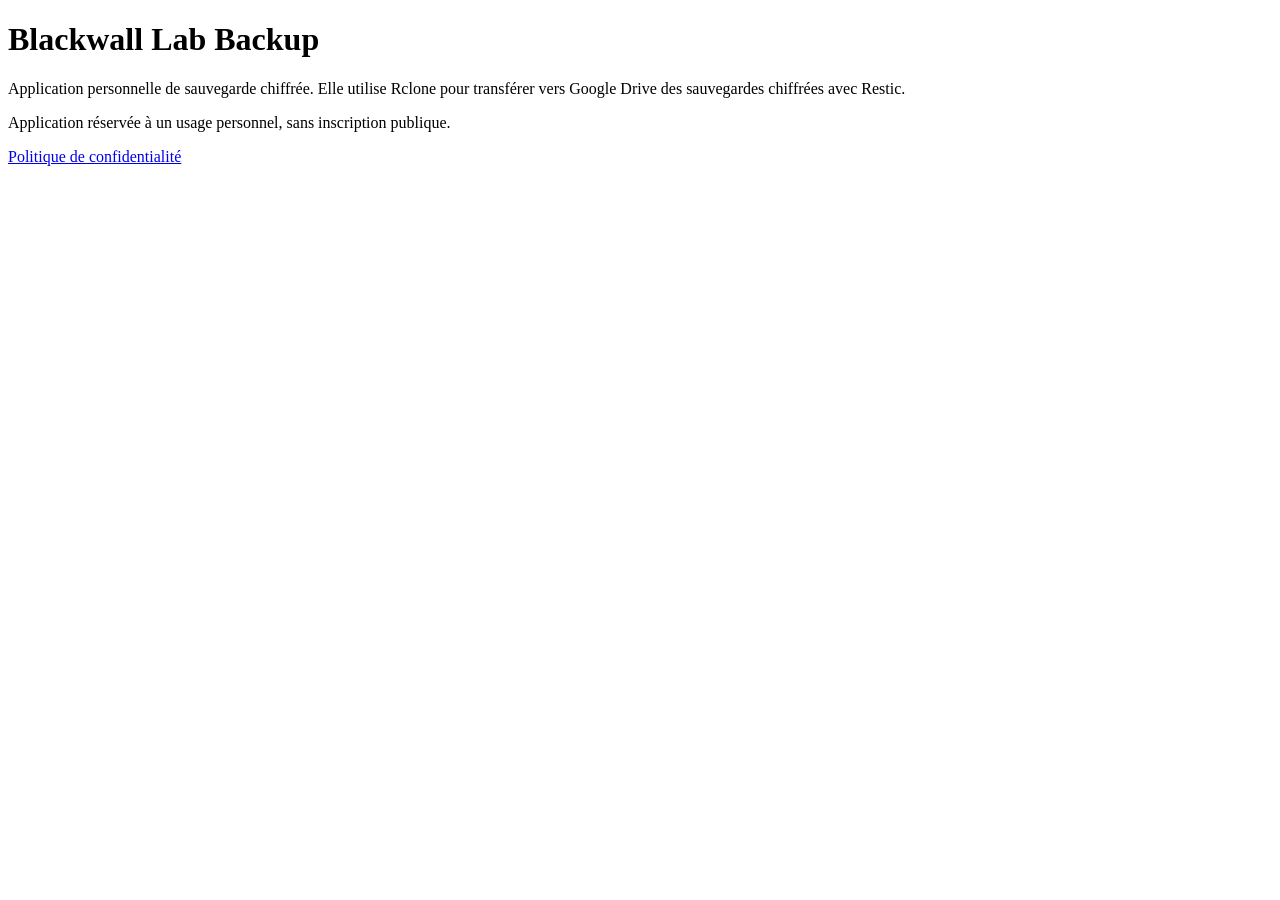
==== index.html @ 756ae4b7 "Add index.html for Blackwall Lab Backup application This file contains the HTML structure for the Bl" ====
<!DOCTYPE html>
<html lang="fr">
<head>
  <meta charset="UTF-8">
  <title>Blackwall Lab Backup</title>
</head>
<body>
  <h1>Blackwall Lab Backup</h1>
  <p>
    Application personnelle de sauvegarde chiffrée.
    Elle utilise Rclone pour transférer vers Google Drive
    des sauvegardes chiffrées avec Restic.
  </p>
  <p>
    Application réservée à un usage personnel,
    sans inscription publique.
  </p>
  <a href="privacy.html">Politique de confidentialité</a>
</body>
</html>
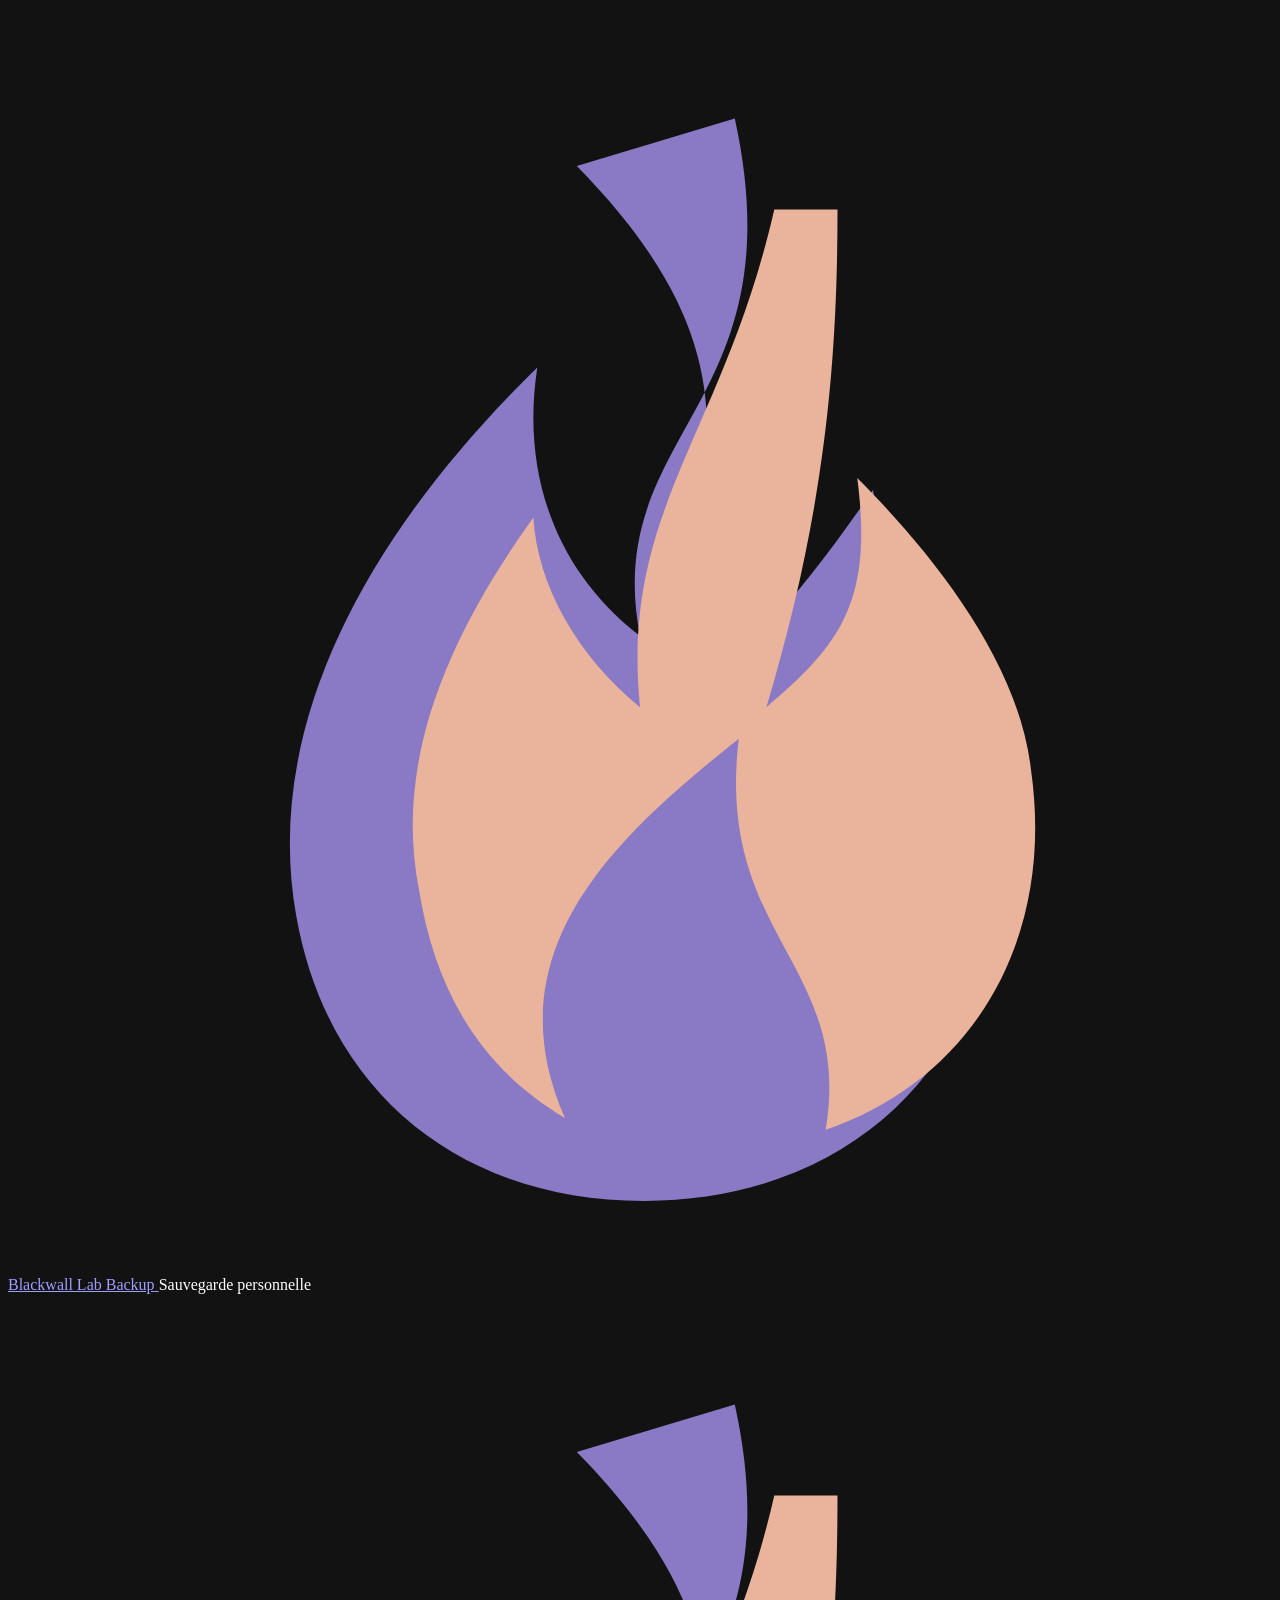
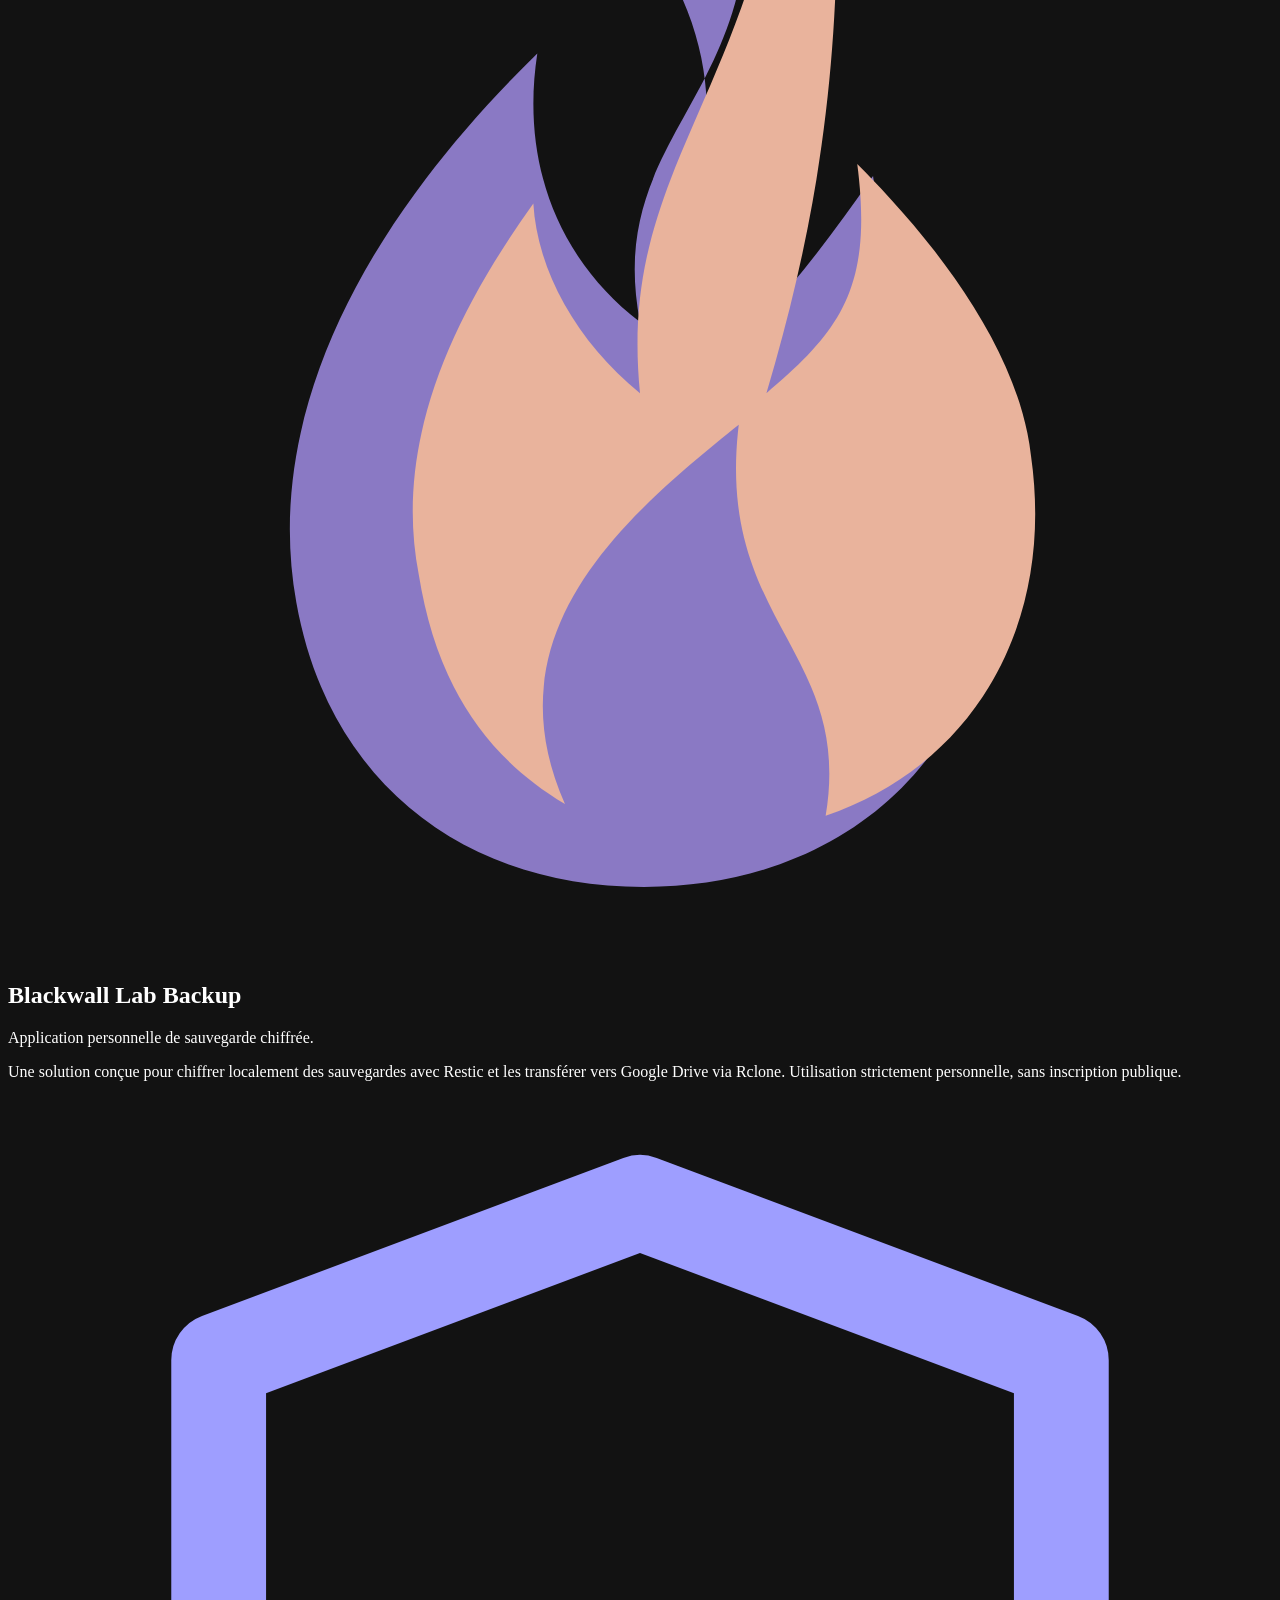
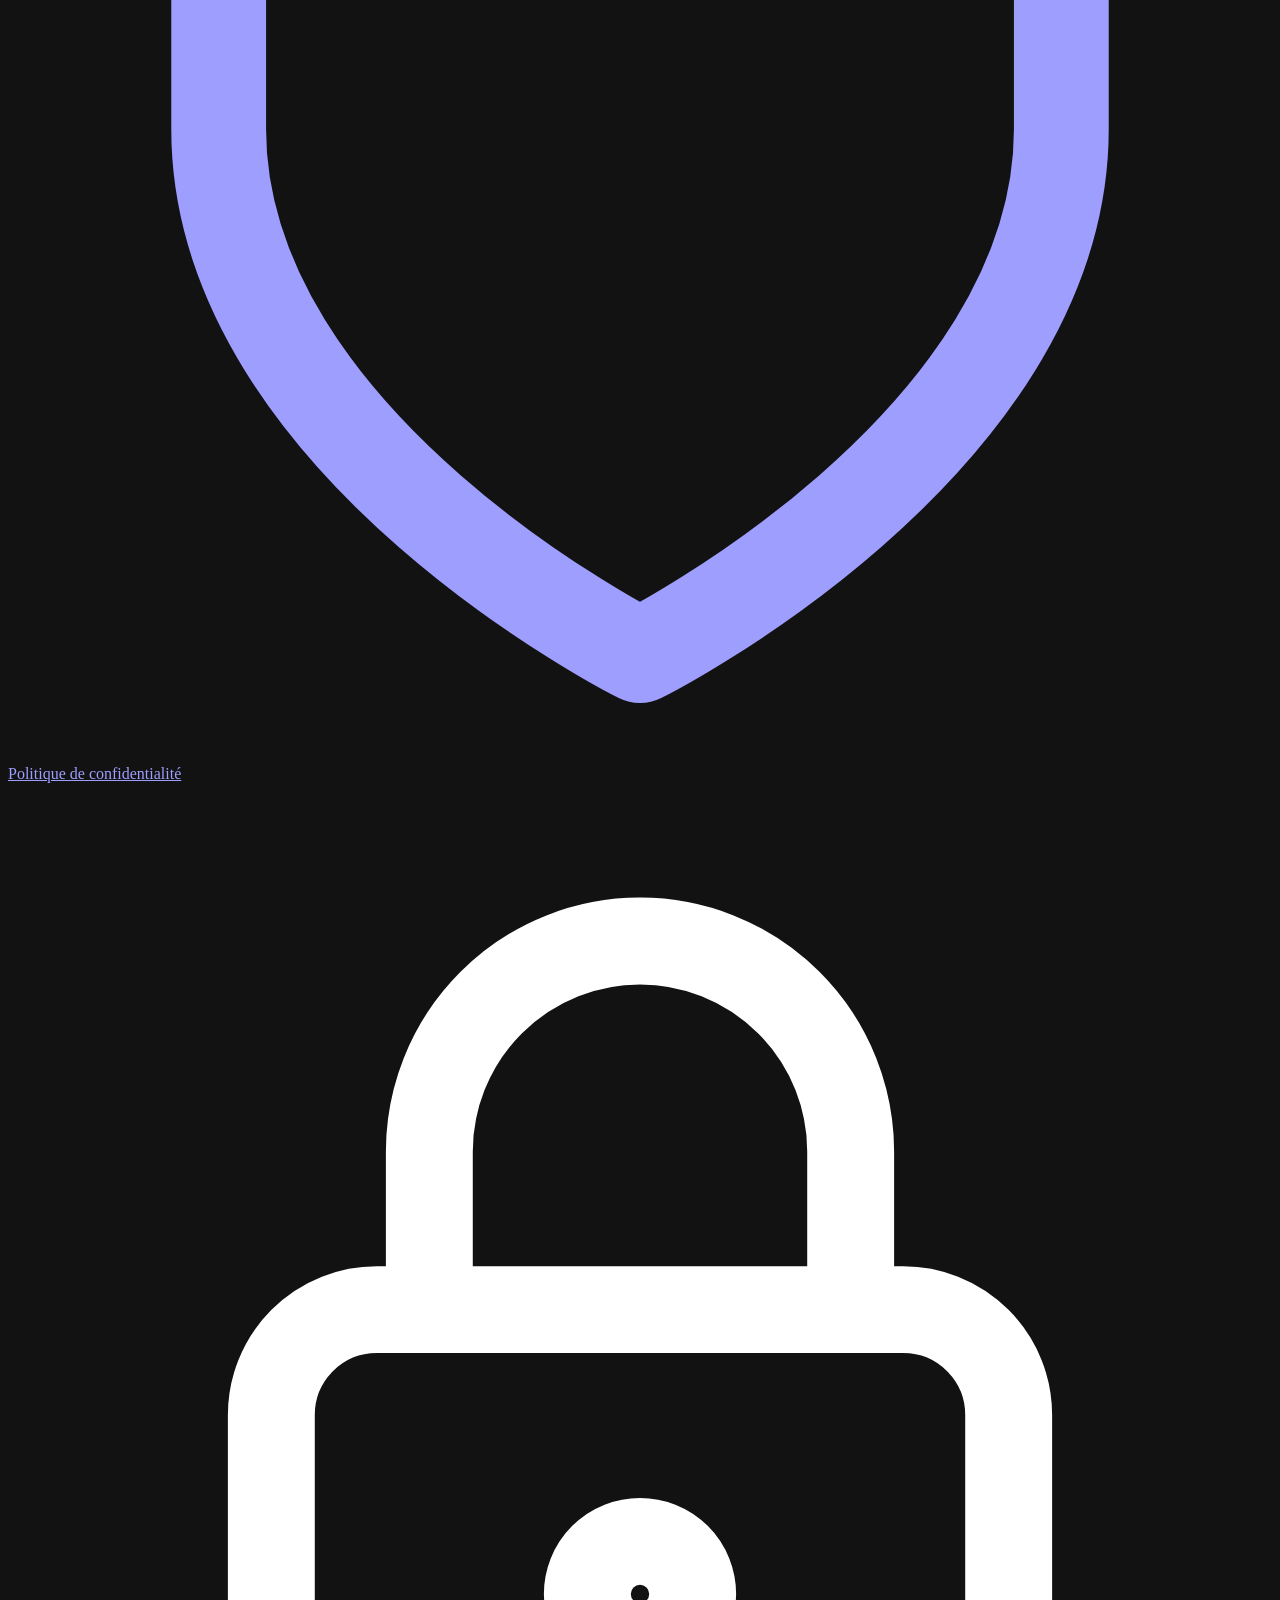
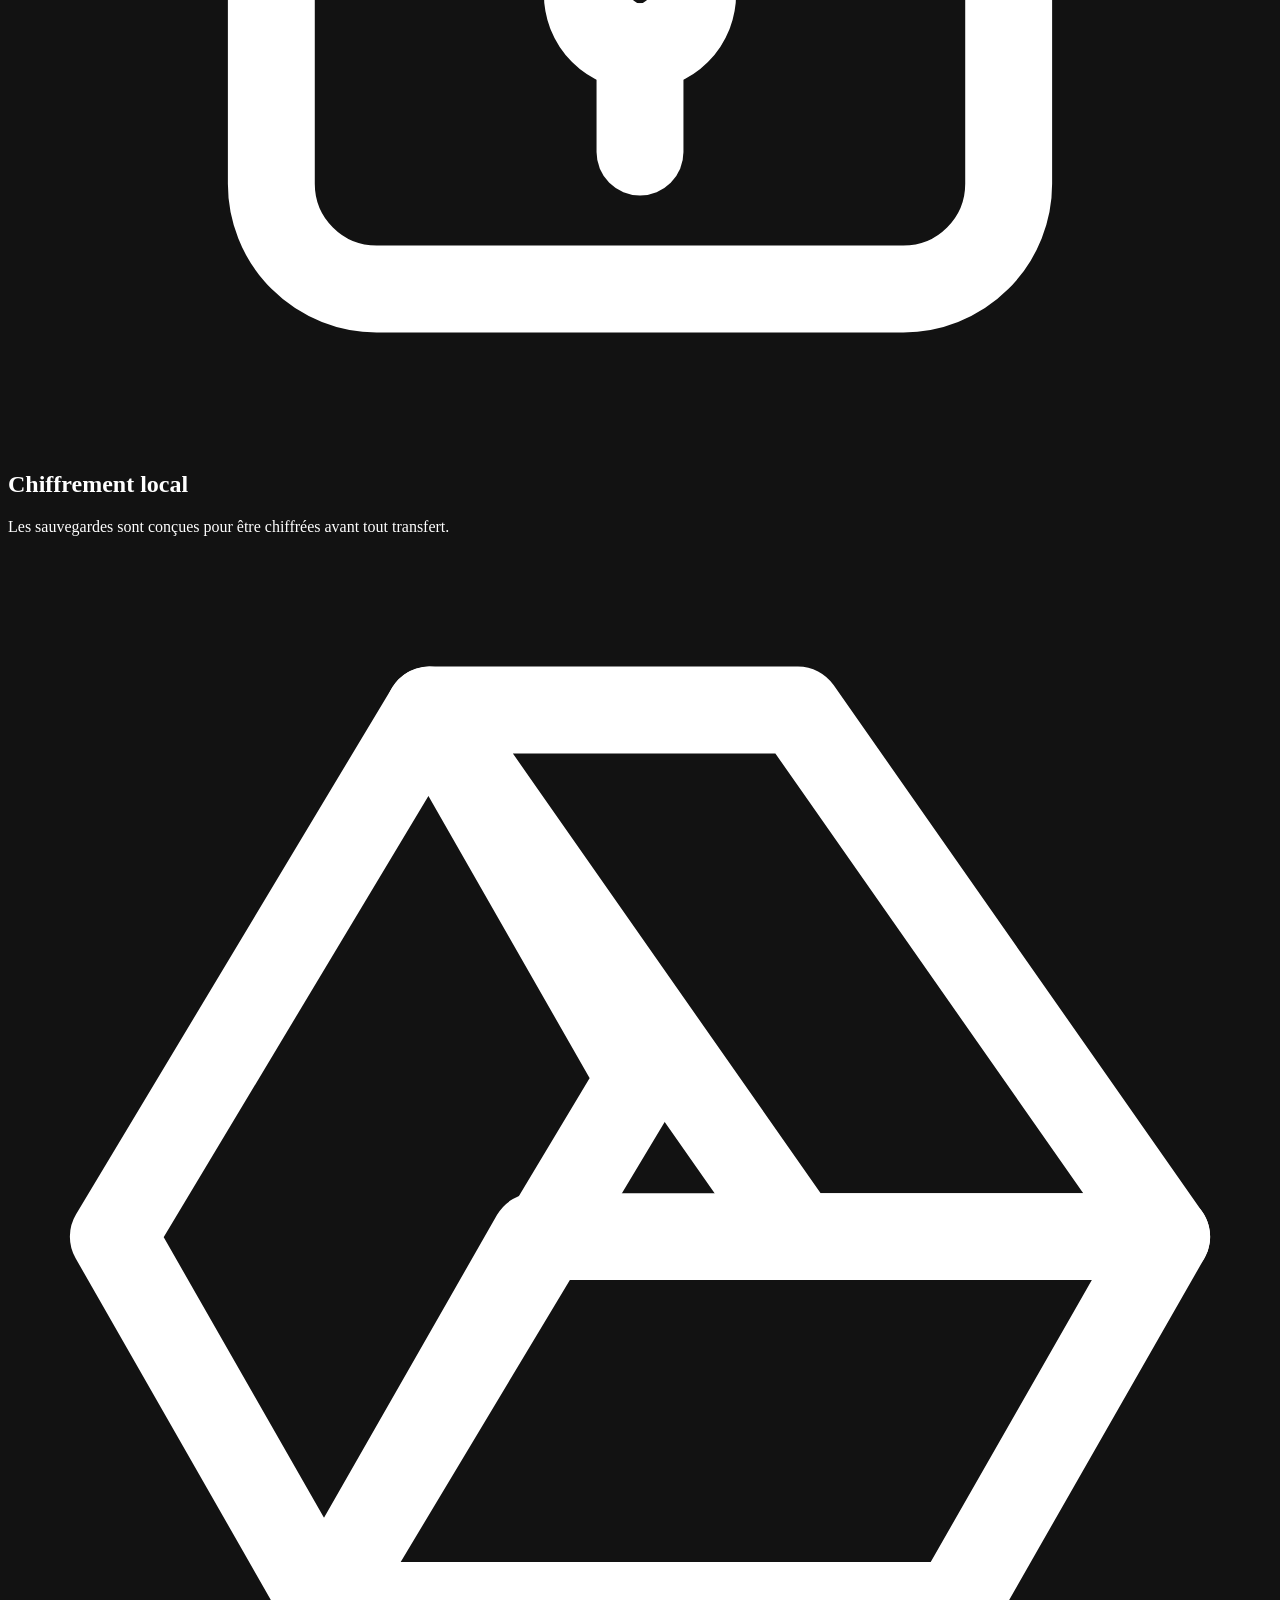
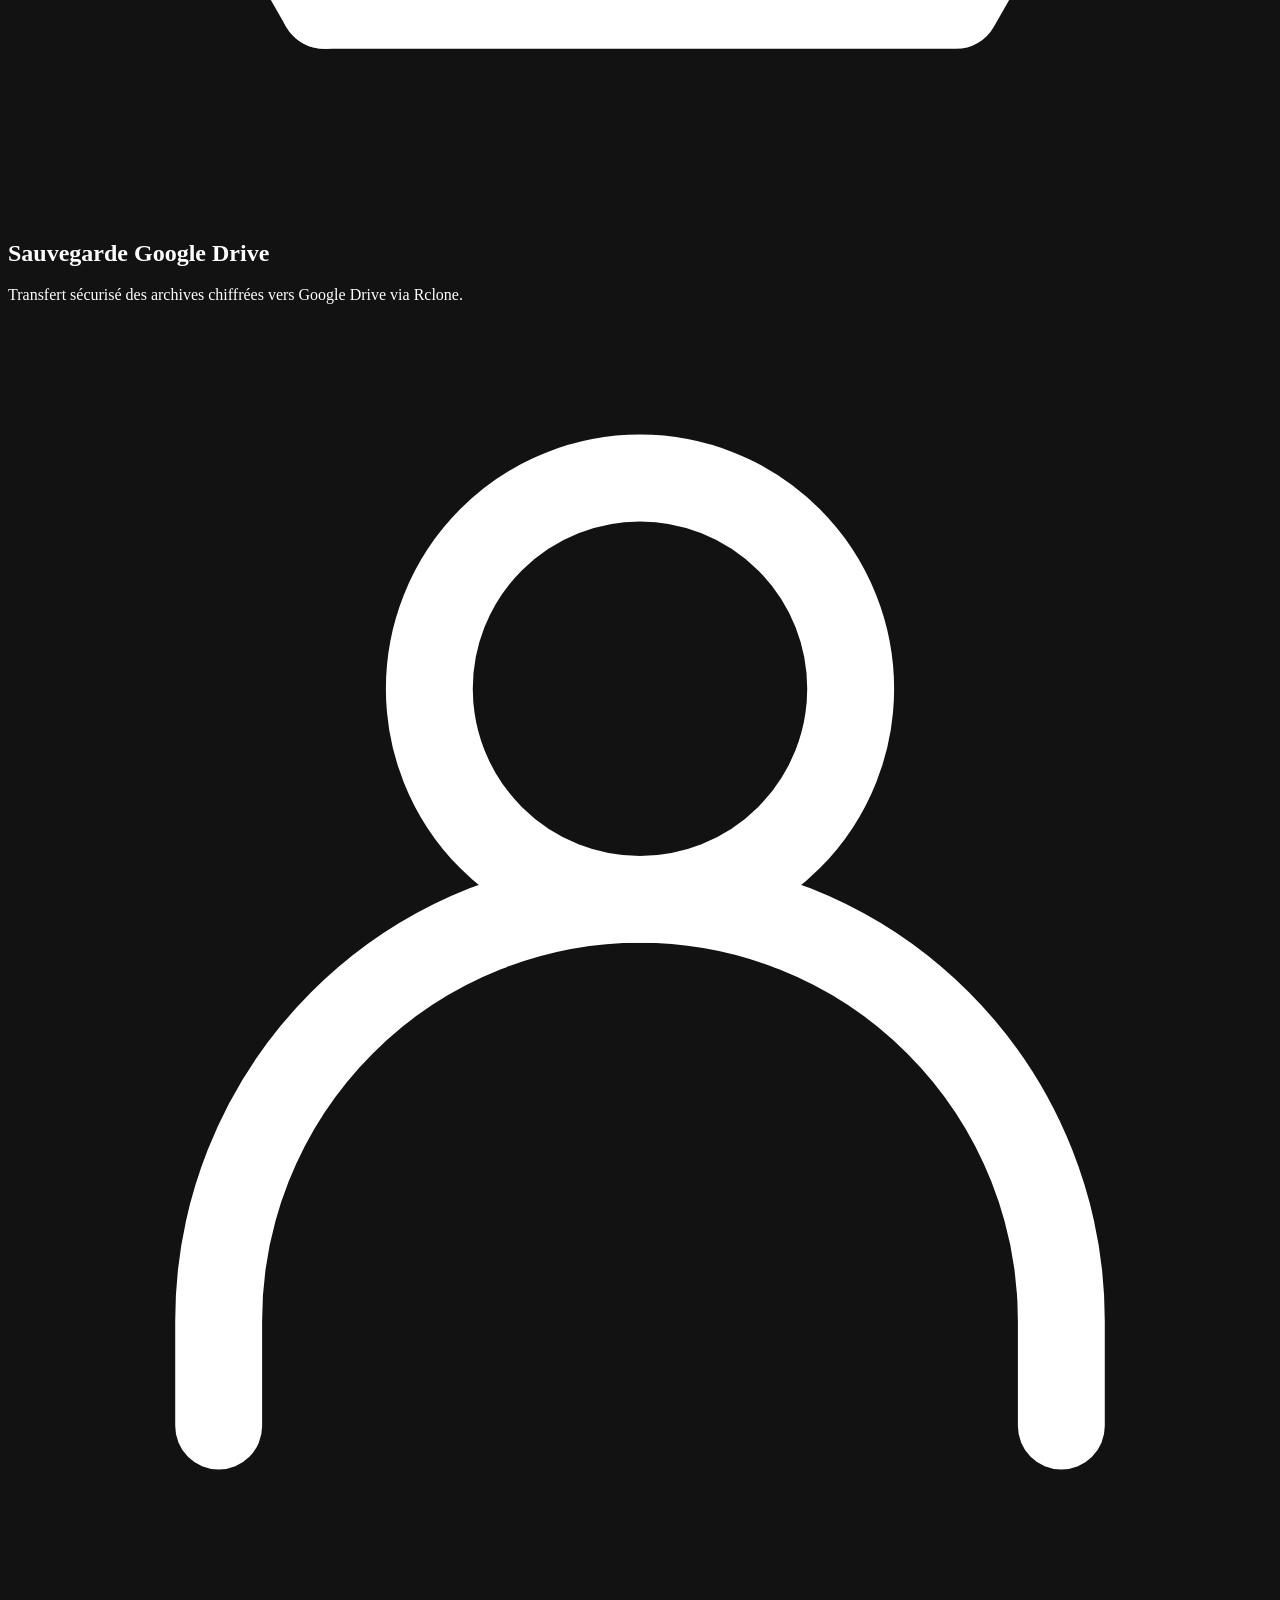
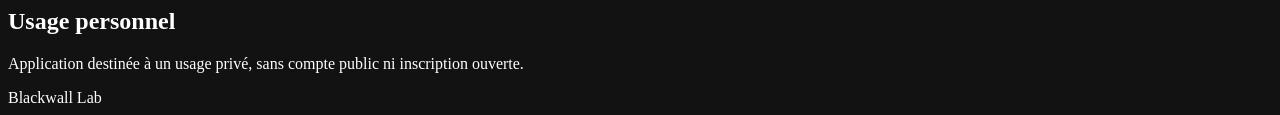
==== commit 1fcc824f: "Refactor index.html for improved structure and SEO Updated HTML structure and added meta tags for be" ====
--- a/index.html
+++ b/index.html
@@ -1,21 +1,78 @@
-
-<!DOCTYPE html>
+<!doctype html>
 <html lang="fr">
 <head>
-  <meta charset="UTF-8">
+  <meta charset="utf-8">
+  <meta name="viewport" content="width=device-width, initial-scale=1">
+  <meta name="color-scheme" content="dark">
+  <meta name="theme-color" content="#101115">
+  <meta name="description" content="Blackwall Lab Backup : application personnelle de sauvegarde chiffree avec Restic, Rclone et Google Drive.">
   <title>Blackwall Lab Backup</title>
+  <link rel="stylesheet" href="styles.css">
 </head>
 <body>
-  <h1>Blackwall Lab Backup</h1>
-  <p>
-    Application personnelle de sauvegarde chiffrée.
-    Elle utilise Rclone pour transférer vers Google Drive
-    des sauvegardes chiffrées avec Restic.
-  </p>
-  <p>
-    Application réservée à un usage personnel,
-    sans inscription publique.
-  </p>
-  <a href="privacy.html">Politique de confidentialité</a>
+  <header class="site-header">
+    <div class="header-inner">
+      <a class="brand" href="./" aria-label="Blackwall Lab Backup, accueil">
+        <span class="brand-mark" aria-hidden="true">
+          <svg viewBox="0 0 32 32" fill="none" xmlns="http://www.w3.org/2000/svg">
+            <path d="M18.4 2.8c1.6 7.3-3.4 7.9-2.4 13.1-2.2-1.7-3-4.2-2.6-6.8C9.3 13.1 6.4 18 7.3 23c.8 4.5 4.2 7.2 8.8 7.2 5.2 0 8.8-3.5 8.8-8.2 0-4.4-2.7-7.4-3-9.8-2 2.9-3.9 5.1-6.1 6.2 1.6-5.7 3.9-9-1.4-14.4Z" fill="#8A79C4"/>
+            <path d="M19.4 5.1c-1.3 5.7-3.9 7.6-3.4 12.6-1.6-1.3-2.6-3.1-2.7-4.8-2.3 3.2-3.5 6.3-2.9 9.4.4 2.5 1.5 4.5 3.7 5.8-1.9-4.3 1.4-7.2 4.4-9.6-.6 5 2.9 5.7 2.2 9.9 3.8-1.3 5.8-4.9 5.2-9.1-.3-2.8-2.6-5.6-4.4-7.4.4 3.1-.4 4.2-2.3 5.8 1.5-5 1.8-8.8 1.8-12.6Z" fill="#E9B39C"/>
+          </svg>
+        </span>
+        <span>Blackwall Lab Backup</span>
+      </a>
+      <span class="header-note">Sauvegarde personnelle</span>
+    </div>
+  </header>
+
+  <main class="page">
+    <section class="hero" aria-labelledby="main-title">
+      <div class="hero-icon" aria-hidden="true">
+        <svg viewBox="0 0 32 32" fill="none" xmlns="http://www.w3.org/2000/svg">
+          <path d="M18.4 2.8c1.6 7.3-3.4 7.9-2.4 13.1-2.2-1.7-3-4.2-2.6-6.8C9.3 13.1 6.4 18 7.3 23c.8 4.5 4.2 7.2 8.8 7.2 5.2 0 8.8-3.5 8.8-8.2 0-4.4-2.7-7.4-3-9.8-2 2.9-3.9 5.1-6.1 6.2 1.6-5.7 3.9-9-1.4-14.4Z" fill="#8A79C4"/>
+          <path d="M19.4 5.1c-1.3 5.7-3.9 7.6-3.4 12.6-1.6-1.3-2.6-3.1-2.7-4.8-2.3 3.2-3.5 6.3-2.9 9.4.4 2.5 1.5 4.5 3.7 5.8-1.9-4.3 1.4-7.2 4.4-9.6-.6 5 2.9 5.7 2.2 9.9 3.8-1.3 5.8-4.9 5.2-9.1-.3-2.8-2.6-5.6-4.4-7.4.4 3.1-.4 4.2-2.3 5.8 1.5-5 1.8-8.8 1.8-12.6Z" fill="#E9B39C"/>
+        </svg>
+      </div>
+      <h1 id="main-title">Blackwall Lab Backup</h1>
+      <p class="lead">Application personnelle de sauvegarde chiffr&eacute;e.</p>
+      <p class="description">
+        <span class="sentence">Une solution con&ccedil;ue pour chiffrer localement des sauvegardes avec Restic</span>
+        <span class="sentence">et les transf&eacute;rer vers Google Drive via Rclone.</span>
+        <span class="sentence">Utilisation strictement personnelle, sans inscription publique.</span>
+      </p>
+      <div class="hero-actions">
+        <a class="primary-link" href="privacy.html">
+          <svg viewBox="0 0 24 24" fill="none" stroke="currentColor" stroke-width="1.8" stroke-linecap="round" stroke-linejoin="round" aria-hidden="true"><path d="M12 22s8-4 8-10V5l-8-3-8 3v7c0 6 8 10 8 10Z"/></svg>
+          Politique de confidentialit&eacute;
+        </a>
+      </div>
+    </section>
+
+    <section class="features" aria-label="Principes de l'application">
+      <article class="feature">
+        <div class="feature-icon" aria-hidden="true">
+          <svg viewBox="0 0 24 24" fill="none" stroke="currentColor" stroke-width="1.65" stroke-linecap="round" stroke-linejoin="round"><rect x="5" y="10" width="14" height="11" rx="2"/><path d="M8 10V7a4 4 0 0 1 8 0v3"/><circle cx="12" cy="15.4" r="1"/><path d="M12 16.4v2"/></svg>
+        </div>
+        <h2>Chiffrement local</h2>
+        <p>Les sauvegardes sont con&ccedil;ues pour &ecirc;tre chiffr&eacute;es avant tout transfert.</p>
+      </article>
+      <article class="feature">
+        <div class="feature-icon" aria-hidden="true">
+          <svg viewBox="0 0 24 24" fill="none" stroke="currentColor" stroke-width="1.65" stroke-linecap="round" stroke-linejoin="round"><path d="m8 3-6 10 4 7 6-10-4-7Z"/><path d="M8 3h7l7 10h-7L8 3Z"/><path d="M6 20h12l4-7H10l-4 7Z"/></svg>
+        </div>
+        <h2>Sauvegarde Google Drive</h2>
+        <p>Transfert s&eacute;curis&eacute; des archives chiffr&eacute;es vers Google Drive via Rclone.</p>
+      </article>
+      <article class="feature">
+        <div class="feature-icon" aria-hidden="true">
+          <svg viewBox="0 0 24 24" fill="none" stroke="currentColor" stroke-width="1.65" stroke-linecap="round" stroke-linejoin="round"><circle cx="12" cy="7" r="4"/><path d="M4 21v-2a8 8 0 0 1 16 0v2"/></svg>
+        </div>
+        <h2>Usage personnel</h2>
+        <p>Application destin&eacute;e &agrave; un usage priv&eacute;, sans compte public ni inscription ouverte.</p>
+      </article>
+    </section>
+  </main>
+
+  <footer class="site-footer"><span>Blackwall Lab</span></footer>
 </body>
 </html>
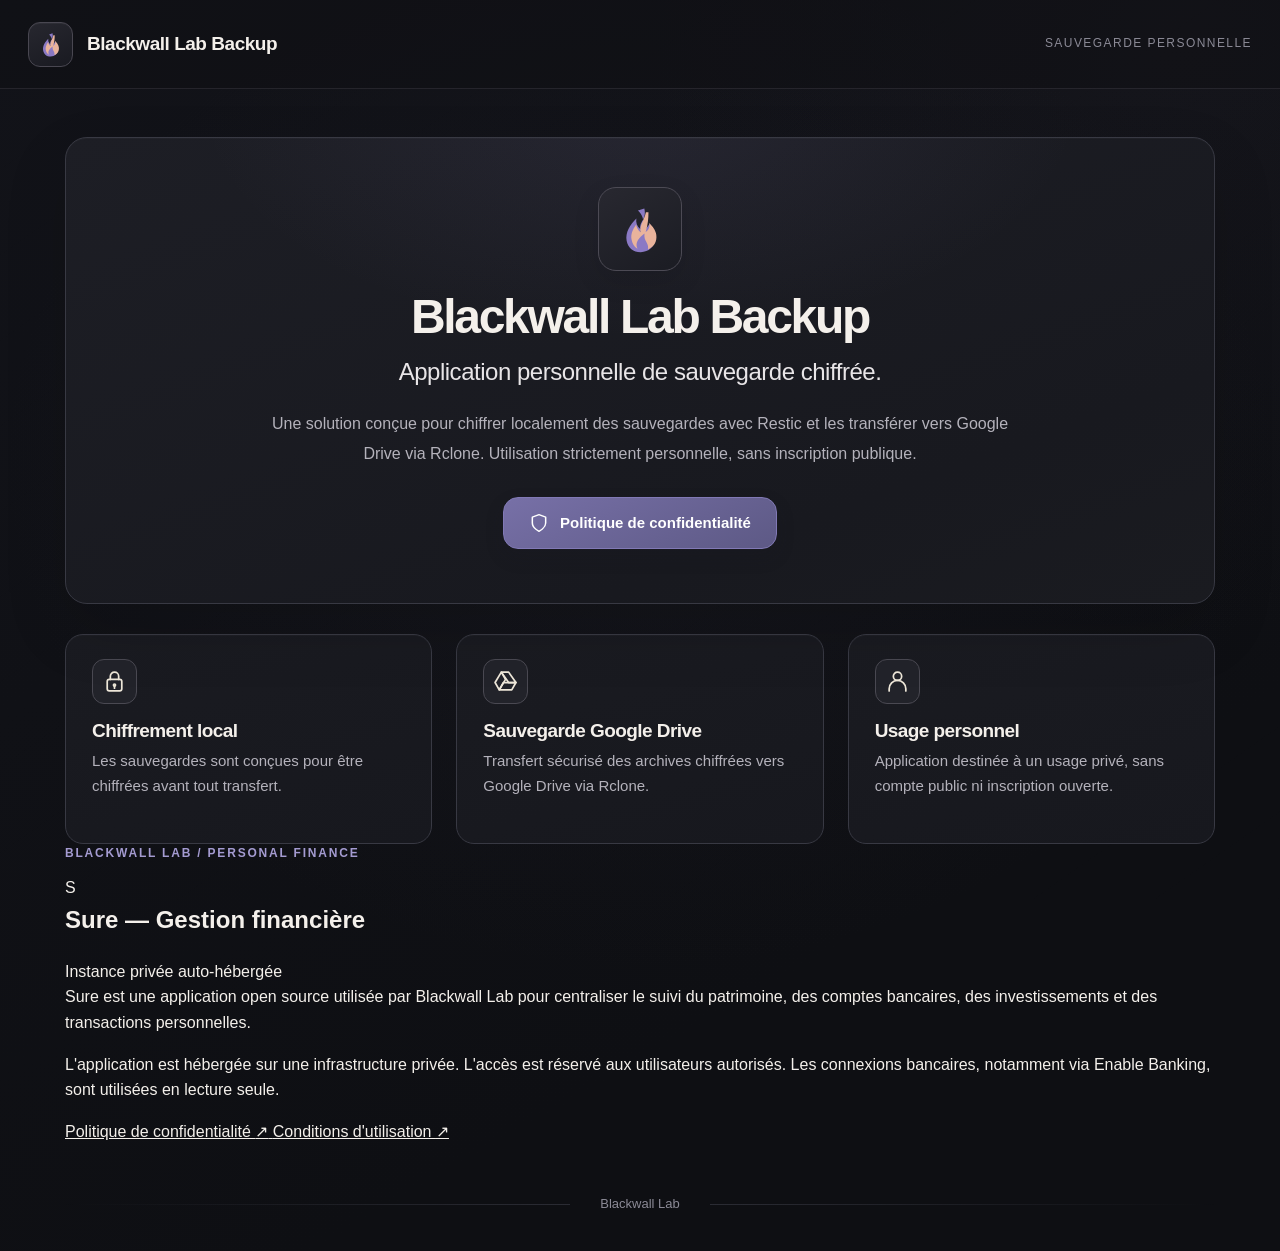
==== commit 3c880baa: "Add 'Sure' financial management section to index.html Added a new section for 'Sure' financial manag" ====
--- a/index.html
+++ b/index.html
@@ -71,6 +71,47 @@
         <p>Application destin&eacute;e &agrave; un usage priv&eacute;, sans compte public ni inscription ouverte.</p>
       </article>
     </section>
+
+<!-- BLACKWALL LAB - SURE -->
+<section class="related-service" aria-labelledby="sure-title">
+  <p class="eyebrow">BLACKWALL LAB / PERSONAL FINANCE</p>
+
+  <div class="related-service-header">
+    <div class="related-service-icon" aria-hidden="true">S</div>
+    <div>
+      <h2 id="sure-title">Sure — Gestion financière</h2>
+      <span class="service-status">Instance privée auto-hébergée</span>
+    </div>
+  </div>
+
+  <p>
+    Sure est une application open source utilisée par Blackwall Lab
+    pour centraliser le suivi du patrimoine, des comptes bancaires,
+    des investissements et des transactions personnelles.
+  </p>
+
+  <p>
+    L'application est hébergée sur une infrastructure privée.
+    L'accès est réservé aux utilisateurs autorisés.
+    Les connexions bancaires, notamment via Enable Banking,
+    sont utilisées en lecture seule.
+  </p>
+
+  <div class="related-service-links">
+    <a href="sure/privacy.html">
+      Politique de confidentialité
+      <span aria-hidden="true">↗</span>
+    </a>
+
+    <a href="sure/terms.html">
+      Conditions d'utilisation
+      <span aria-hidden="true">↗</span>
+    </a>
+  </div>
+</section>
+<!-- END SURE -->
+
+    
   </main>
 
   <footer class="site-footer"><span>Blackwall Lab</span></footer>
--- a/styles.css
+++ b/styles.css
@@ -0,0 +1,179 @@
+:root {
+  color-scheme: dark;
+  --bg: #101115;
+  --surface: #1a1b21;
+  --surface-alt: #202127;
+  --border: #383943;
+  --border-soft: #2b2c34;
+  --text: #f4f0eb;
+  --muted: #b4b2bb;
+  --subtle: #8b8a96;
+  --accent: #7871ad;
+  --accent-soft: #a49bd1;
+  --focus: #b6a9ef;
+  --content: 1150px;
+}
+
+* { box-sizing: border-box; }
+html { scroll-behavior: smooth; }
+body {
+  margin: 0;
+  min-height: 100vh;
+  color: var(--text);
+  background:
+    radial-gradient(ellipse 64% 52% at 50% 37%, rgba(53, 51, 67, .15), transparent 78%),
+    radial-gradient(ellipse 52% 60% at 92% 4%, rgba(66, 60, 77, .10), transparent 79%),
+    linear-gradient(150deg, #121319, #0e0f13 72%);
+  font: 400 16px/1.6 -apple-system, BlinkMacSystemFont, "Segoe UI", Inter, Roboto, Arial, sans-serif;
+  -webkit-font-smoothing: antialiased;
+}
+body::before {
+  content: "";
+  position: fixed;
+  inset: 0;
+  pointer-events: none;
+  z-index: -1;
+  opacity: .29;
+  background-image: repeating-linear-gradient(145deg, transparent 0, transparent 68px, rgba(255,255,255,.012) 69px, transparent 70px);
+}
+a { color: inherit; }
+a:focus-visible { outline: 3px solid var(--focus); outline-offset: 4px; border-radius: 5px; }
+.site-header {
+  border-bottom: 1px solid rgba(206, 203, 219, .11);
+  background: rgba(15, 16, 20, .47);
+}
+.header-inner {
+  width: min(calc(100% - 56px), 1260px);
+  min-height: 88px;
+  margin-inline: auto;
+  display: flex;
+  align-items: center;
+  justify-content: space-between;
+  gap: 20px;
+}
+.brand { display: inline-flex; align-items: center; gap: 14px; text-decoration: none; font-size: 19px; font-weight: 670; letter-spacing: -.025em; }
+.brand-mark {
+  flex: 0 0 auto;
+  width: 45px;
+  height: 45px;
+  border: 1px solid #494751;
+  border-radius: 12px;
+  background: linear-gradient(155deg, #27272f, #191a21);
+  display: grid;
+  place-items: center;
+  box-shadow: inset 0 1px rgba(255,255,255,.045);
+}
+.brand-mark svg { width: 27px; height: 27px; }
+.header-note { color: var(--subtle); font-size: 12px; letter-spacing: .12em; text-transform: uppercase; }
+.page { width: min(calc(100% - 48px), var(--content)); margin: 48px auto 0; }
+.hero {
+  position: relative;
+  isolation: isolate;
+  overflow: hidden;
+  min-height: 440px;
+  padding: 49px 35px 54px;
+  border: 1px solid var(--border);
+  border-radius: 22px;
+  background: linear-gradient(160deg, #1d1e25 0%, #18191f 74%, #1a1b20 100%);
+  box-shadow: 0 26px 65px rgba(0,0,0,.12), inset 0 1px 0 rgba(255,255,255,.025);
+  display: flex;
+  flex-direction: column;
+  align-items: center;
+  justify-content: center;
+  text-align: center;
+}
+.hero::before {
+  content: ""; position: absolute; z-index: -1;
+  inset: -60% 10% auto; height: 105%;
+  border-radius: 50%;
+  background: radial-gradient(ellipse, rgba(126,117,165,.11), transparent 68%);
+}
+.hero-icon {
+  width: 84px; height: 84px;
+  display: grid; place-items: center;
+  border: 1px solid #4c4a54;
+  border-radius: 18px;
+  background: linear-gradient(150deg, #282830, #1b1c23);
+  box-shadow: 0 10px 27px rgba(0,0,0,.10);
+  margin-bottom: 18px;
+}
+.hero-icon svg { width: 51px; height: 51px; }
+h1, h2, h3, p { margin-top: 0; }
+h1 { margin-bottom: 7px; font-size: clamp(32px, 4vw, 48px); font-weight: 710; line-height: 1.18; letter-spacing: -.048em; }
+.lead { margin-bottom: 18px; color: #e8e5e7; font-size: clamp(18px, 2.4vw, 24px); font-weight: 390; letter-spacing: -.02em; }
+.description { max-width: 770px; margin-bottom: 0; color: var(--muted); font-size: 16px; line-height: 1.9; }
+.hero-actions { margin-top: 27px; display: flex; justify-content: center; }
+.primary-link {
+  display: inline-flex; align-items: center; justify-content: center; gap: 11px;
+  min-height: 52px; padding: 12px 25px;
+  border: 1px solid #8179b5; border-radius: 15px;
+  background: linear-gradient(155deg, #7770a7, #5d5985);
+  color: #fff; text-decoration: none; font-weight: 600; font-size: 15px;
+  box-shadow: 0 8px 18px rgba(25,24,37,.20);
+  transition: border-color .2s, transform .2s, background-color .2s;
+}
+.primary-link:hover { transform: translateY(-2px); border-color: #b2a9e3; background: #7770a7; }
+.primary-link svg { width: 20px; height: 20px; }
+.features { display: grid; grid-template-columns: repeat(3, minmax(0,1fr)); gap: 24px; margin-top: 30px; }
+.feature {
+  min-height: 210px; padding: 24px 26px;
+  border: 1px solid var(--border); border-radius: 18px;
+  background: linear-gradient(165deg, #1a1b21, #17181e);
+  box-shadow: inset 0 1px rgba(255,255,255,.02);
+}
+.feature-icon {
+  width: 45px; height: 45px;
+  border: 1px solid #4a4952; border-radius: 12px;
+  background: #22232a; display: grid; place-items: center;
+  margin-bottom: 14px; color: #eee7d9;
+}
+.feature-icon svg { width: 25px; height: 25px; }
+.feature h2 { margin-bottom: 6px; font-size: 19px; line-height: 1.35; letter-spacing: -.03em; font-weight: 680; }
+.feature p { margin-bottom: 0; color: var(--muted); font-size: 15px; line-height: 1.65; }
+.site-footer { width: min(calc(100% - 48px), var(--content)); margin: 50px auto 36px; display: flex; align-items: center; justify-content: center; gap: 30px; color: var(--subtle); font-size: 13px; }
+.site-footer::before, .site-footer::after { content: ""; height: 1px; flex: 1; background: linear-gradient(to right, transparent, var(--border-soft)); }
+.site-footer::after { background: linear-gradient(to left, transparent, var(--border-soft)); }
+
+/* Privacy policy */
+.policy-shell { width: min(calc(100% - 48px), 920px); margin: 48px auto 0; }
+.policy-card { border: 1px solid var(--border); border-radius: 22px; padding: clamp(25px, 5vw, 55px); background: linear-gradient(155deg, #1b1c23, #18191e); }
+.eyebrow { margin-bottom: 12px; color: var(--accent-soft); font-size: 12px; font-weight: 700; text-transform: uppercase; letter-spacing: .15em; }
+.policy-card h1 { font-size: clamp(30px, 4vw, 42px); margin-bottom: 16px; }
+.policy-intro { font-size: 17px; color: var(--muted); margin-bottom: 30px; }
+.policy-card section { padding: 25px 0 0; margin-top: 25px; border-top: 1px solid var(--border-soft); }
+.policy-card h2 { font-size: 19px; margin-bottom: 9px; letter-spacing: -.02em; }
+.policy-card p, .policy-card li { color: var(--muted); font-size: 15px; line-height: 1.8; }
+.policy-card ul { margin: 8px 0 0; padding-left: 22px; }
+.policy-card p:last-child { margin-bottom: 0; }
+.back-link { color: #bcb3ed; text-decoration: none; font-weight: 600; }
+.back-link:hover { text-decoration: underline; }
+.policy-card a:not(.back-link) { color: #bcb3ed; }
+
+@media (max-width: 800px) {
+  .page { margin-top: 26px; }
+  .features { grid-template-columns: 1fr; gap: 15px; }
+  .feature { min-height: auto; }
+  .header-note { display: none; }
+}
+@media (max-width: 540px) {
+  .header-inner { width: min(calc(100% - 32px), 1260px); min-height: 76px; }
+  .brand { font-size: 16px; gap: 10px; }
+  .brand-mark { width: 40px; height: 40px; }
+  .page, .policy-shell, .site-footer { width: min(calc(100% - 28px), var(--content)); }
+  .hero { padding: 36px 19px 39px; min-height: 440px; border-radius: 18px; }
+  .hero-icon { width: 70px; height: 70px; margin-bottom: 21px; }
+  .hero-icon svg { width: 42px; height: 42px; }
+  .description { font-size: 14px; line-height: 1.75; }
+  .description .sentence { display: block; }
+  .primary-link { width: 100%; }
+  .hero-actions { width: 100%; }
+  .features { margin-top: 18px; }
+  .feature { padding: 20px; border-radius: 16px; }
+  .site-footer { margin: 35px auto 28px; gap: 14px; }
+  .policy-shell { margin-top: 25px; }
+  .policy-card { border-radius: 18px; }
+}
+@media (prefers-reduced-motion: reduce) {
+  html { scroll-behavior: auto; }
+  .primary-link { transition: none; }
+}
